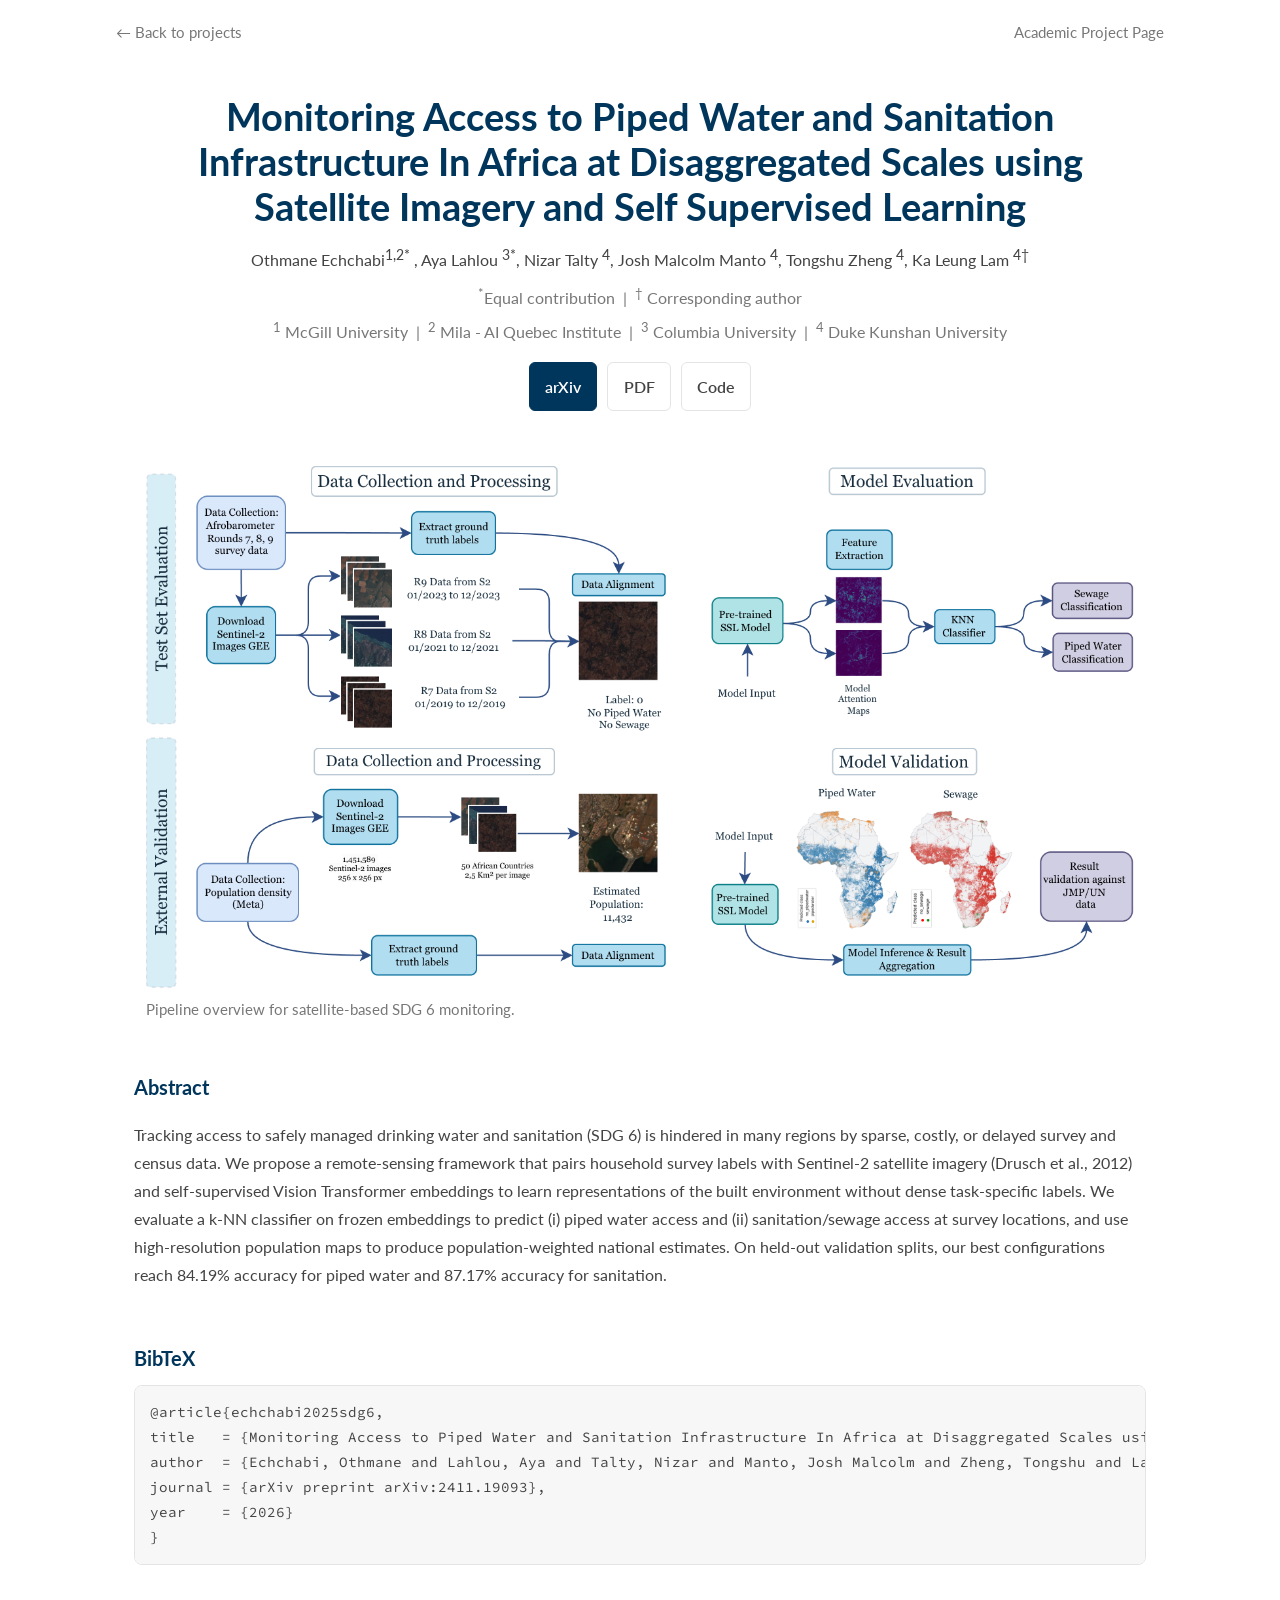
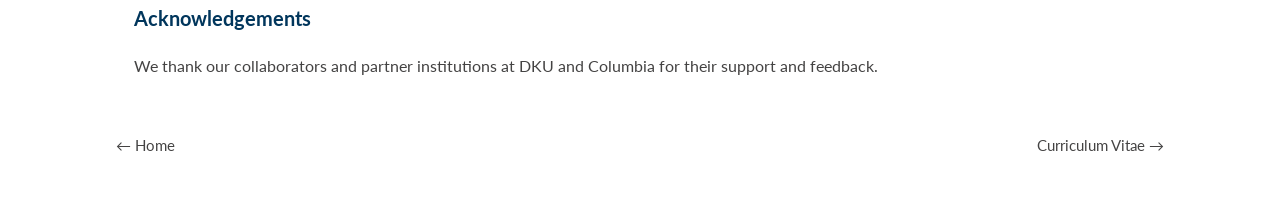
==== pages/sdg6-paper.html @ 46fd24e5 "update sdg6 page" ====
<!DOCTYPE HTML>
<html lang="en">
	<head>
		<meta charset="utf-8" />
		<meta name="viewport" content="width=device-width, initial-scale=1" />
		<base target="_self" />
		<title>Tracking Progress Towards SDG 6 | Paper Page</title>
		<link rel="icon" href="../favicon.ico" type="image/x-icon" />
		<link rel="stylesheet" href="../assets/css/sdg6-paper.css" />
	</head>
	<body>
		<main class="page">
			<div class="top-nav">
				<a href="../index.html#projects">&#8592; Back to projects</a>
				<span>Academic Project Page</span>
			</div>

			<header class="hero">
				<h1>Monitoring Access to Piped Water and Sanitation Infrastructure In Africa at Disaggregated Scales using Satellite Imagery and Self Supervised Learning</h1>
				<p class="authors">
					Othmane Echchabi<sup>1,2* </sup>, Aya Lahlou <sup>3*</sup>, Nizar Talty <sup>4</sup>, Josh Malcolm Manto <sup>4</sup>, Tongshu Zheng <sup>4</sup>, Ka Leung Lam <sup>4&#8224;</sup>
				</p>
				<p class="venue"><sup>*</sup>Equal contribution  &nbsp;|&nbsp; <sup>&#8224;</sup> Corresponding author</p>
				<p class="affiliations"><sup>1</sup> McGill University &nbsp;|&nbsp; <sup>2</sup> Mila - AI Quebec Institute &nbsp;|&nbsp; <sup>3</sup> Columbia University &nbsp;|&nbsp; <sup>4</sup> Duke Kunshan University</p>

				<div class="button-row">
					<a class="btn primary" href="https://arxiv.org/abs/2411.19093v2" target="_blank" rel="noopener noreferrer">arXiv</a>
					<a class="btn ghost" href="https://arxiv.org/pdf/2411.19093" target="_blank" rel="noopener noreferrer">PDF</a>
					<a class="btn ghost" href="https://github.com/othmaneechc/SDG6-Tracker" target="_blank" rel="noopener noreferrer">Code</a>
				</div>
			</header>

			<section class="section">
				<div class="figure-box">
					<img src="../images/sdg6/workflow.jpg" alt="Overview of SDG 6 monitoring from satellite imagery" />
					<p class="caption">Pipeline overview for satellite-based SDG 6 monitoring.</p>
				</div>
			</section>

			<section class="section">
				<h2>Abstract</h2>
				<p>
					Tracking access to safely managed drinking water and sanitation (SDG 6) is
                    hindered in many regions by sparse, costly, or delayed survey and census data.
                    We propose a remote-sensing framework that pairs household survey labels with
                    Sentinel-2 satellite imagery (Drusch et al., 2012) and self-supervised Vision
                    Transformer embeddings to learn representations of the built environment without
                    dense task-specific labels. We evaluate a k-NN classifier on frozen embeddings to
                    predict (i) piped water access and (ii) sanitation/sewage access at survey locations,
                    and use high-resolution population maps to produce population-weighted national
                    estimates. On held-out validation splits, our best configurations reach 84.19%
                    accuracy for piped water and 87.17% accuracy for sanitation.
				</p>
			</section>

			<section class="section" id="citation">
<h2>BibTeX</h2>
<pre>@article{echchabi2025sdg6,
title   = {Monitoring Access to Piped Water and Sanitation Infrastructure In Africa at Disaggregated Scales using Satellite Imagery and Self Supervised Learning},
author  = {Echchabi, Othmane and Lahlou, Aya and Talty, Nizar and Manto, Josh Malcolm and Zheng, Tongshu and Lam, Ka Leung},
journal = {arXiv preprint arXiv:2411.19093},
year    = {2026}
}</pre>
			</section>

			<section class="section">
				<h2>Acknowledgements</h2>
				<p>
					We thank our collaborators and partner institutions at DKU and Columbia for their support and feedback.
				</p>
			</section>

			<div class="footer-links">
				<a href="../index.html">&#8592; Home</a>
				<a href="../index.html#resume">Curriculum Vitae &#8594;</a>
			</div>
		</main>
	</body>
</html>
---- assets/css/sdg6-paper.css ----
@import url("https://fonts.googleapis.com/css?family=Lato:400,400italic,700,700italic|Source+Code+Pro:400");

:root {
	--bg: #ffffff;
	--surface: #ffffff;
	--text: #444343;
	--muted: #777777;
	--heading: #01365c;
	--primary: #01365c;
	--primary-dark: #002744;
	--border: #e4e4e4;
}

* {
	box-sizing: border-box;
}

body {
	margin: 0;
	font-family: "Lato", sans-serif;
	background: var(--bg);
	color: var(--text);
	line-height: 1.75;
}

a {
	color: inherit;
	text-decoration: none;
}

a:hover {
	color: var(--primary);
}

.page {
	max-width: 1080px;
	margin: 0 auto;
	padding: 1.2rem 1rem 2.6rem;
}

.top-nav {
	display: flex;
	justify-content: space-between;
	align-items: center;
	gap: 1rem;
	margin-bottom: 1rem;
	font-size: 0.95rem;
	color: var(--muted);
}

.hero {
	background: var(--surface);
	/* border: 1px solid var(--border); */
	border-radius: 12px;
	padding: 2rem 1.4rem 1.6rem;
	text-align: center;
}

h1 {
	margin: 0;
	line-height: 1.2;
	font-size: clamp(1.55rem, 3.1vw, 2.35rem);
	color: var(--heading);
}

.authors {
	margin: 0.95rem auto 0.45rem;
	max-width: 900px;
	font-size: 1.02rem;
}

.affiliations,
.venue {
	margin: 0.2rem 0;
	color: var(--muted);
}

.button-row {
	display: flex;
	justify-content: center;
	gap: 0.65rem;
	flex-wrap: wrap;
	margin-top: 1rem;
}

.btn {
	display: inline-block;
	font-weight: 600;
	padding: 0.58rem 0.95rem;
	border-radius: 6px;
	border: 1px solid var(--primary);
	transition: all 0.2s ease;
}

.btn.primary {
	background: var(--primary);
	color: #fff;
}

.btn.primary:hover {
	background: var(--primary-dark);
	border-color: var(--primary-dark);
	text-decoration: none;
}

.btn.ghost {
	background: #fff;
	border-color: var(--border);
}

.btn.ghost:hover {
	background: #fafafa;
	text-decoration: none;
}

.section {
	background: var(--surface);
	/* border: 1px solid var(--border); */
	border-radius: 12px;
	padding: 1.15rem;
	/* margin-top: 1rem; */
}

.section h2 {
	margin: 0 0 0.55rem;
	font-size: 1.22rem;
	color: var(--heading);
}

.media-grid,
.two-col {
	display: grid;
	grid-template-columns: 1fr 1fr;
	gap: 0.9rem;
}

.figure-box {
	/* border: 1px solid var(--border); */
	border-radius: 8px;
	padding: 0.7rem;
	background: #fff;
}

.figure-box img {
	width: 100%;
	display: block;
	/* border-radius: 8px; */
}

.three-photo-grid {
	padding-top: 1.5rem;
	display: grid;
	grid-template-columns: repeat(3, minmax(0, 1fr));
	gap: 0.4rem;
	max-width: 600px;
	padding-left: 0;
	padding-right: 0;
	margin: 0 auto;
	align-items: start;
}

.photo-box {
	/* border-radius: 8px; */
	overflow: hidden;
	background: #fff;
}

.photo-box img {
	width: 100%;
	display: block;
	height: auto;
	object-fit: contain;
}

.caption {
	font-size: 0.92rem;
	color: var(--muted);
	margin: 0.55rem 0 0;
}

.video-card {
	display: grid;
	align-content: start;
	gap: 0.55rem;
}

.video-placeholder {
	min-height: 220px;
	display: grid;
	place-items: center;
	border: 1px dashed #b8bfd5;
	border-radius: 12px;
	background: linear-gradient(135deg, #f8faff 0%, #f0f4ff 100%);
	padding: 1rem;
	text-align: center;
	color: var(--muted);
}

ul.tight {
	margin: 0.5rem 0 0;
	padding-left: 1.2rem;
}

pre {
	margin: 0;
	padding: 0.9rem;
	background: #f7f7f7;
	color: #444343;
	border: 1px solid var(--border);
	border-radius: 8px;
	overflow-x: auto;
	font-size: 0.89rem;
	font-family: "Source Code Pro", monospace;
}

.footer-links {
	display: flex;
	justify-content: space-between;
	flex-wrap: wrap;
	gap: 0.8rem;
	margin-top: 1.1rem;
	font-size: 0.95rem;
}

@media (max-width: 860px) {
	.media-grid,
	.two-col {
		grid-template-columns: 1fr;
	}

	.hero {
		padding: 1.45rem 1rem 1.2rem;
	}
}
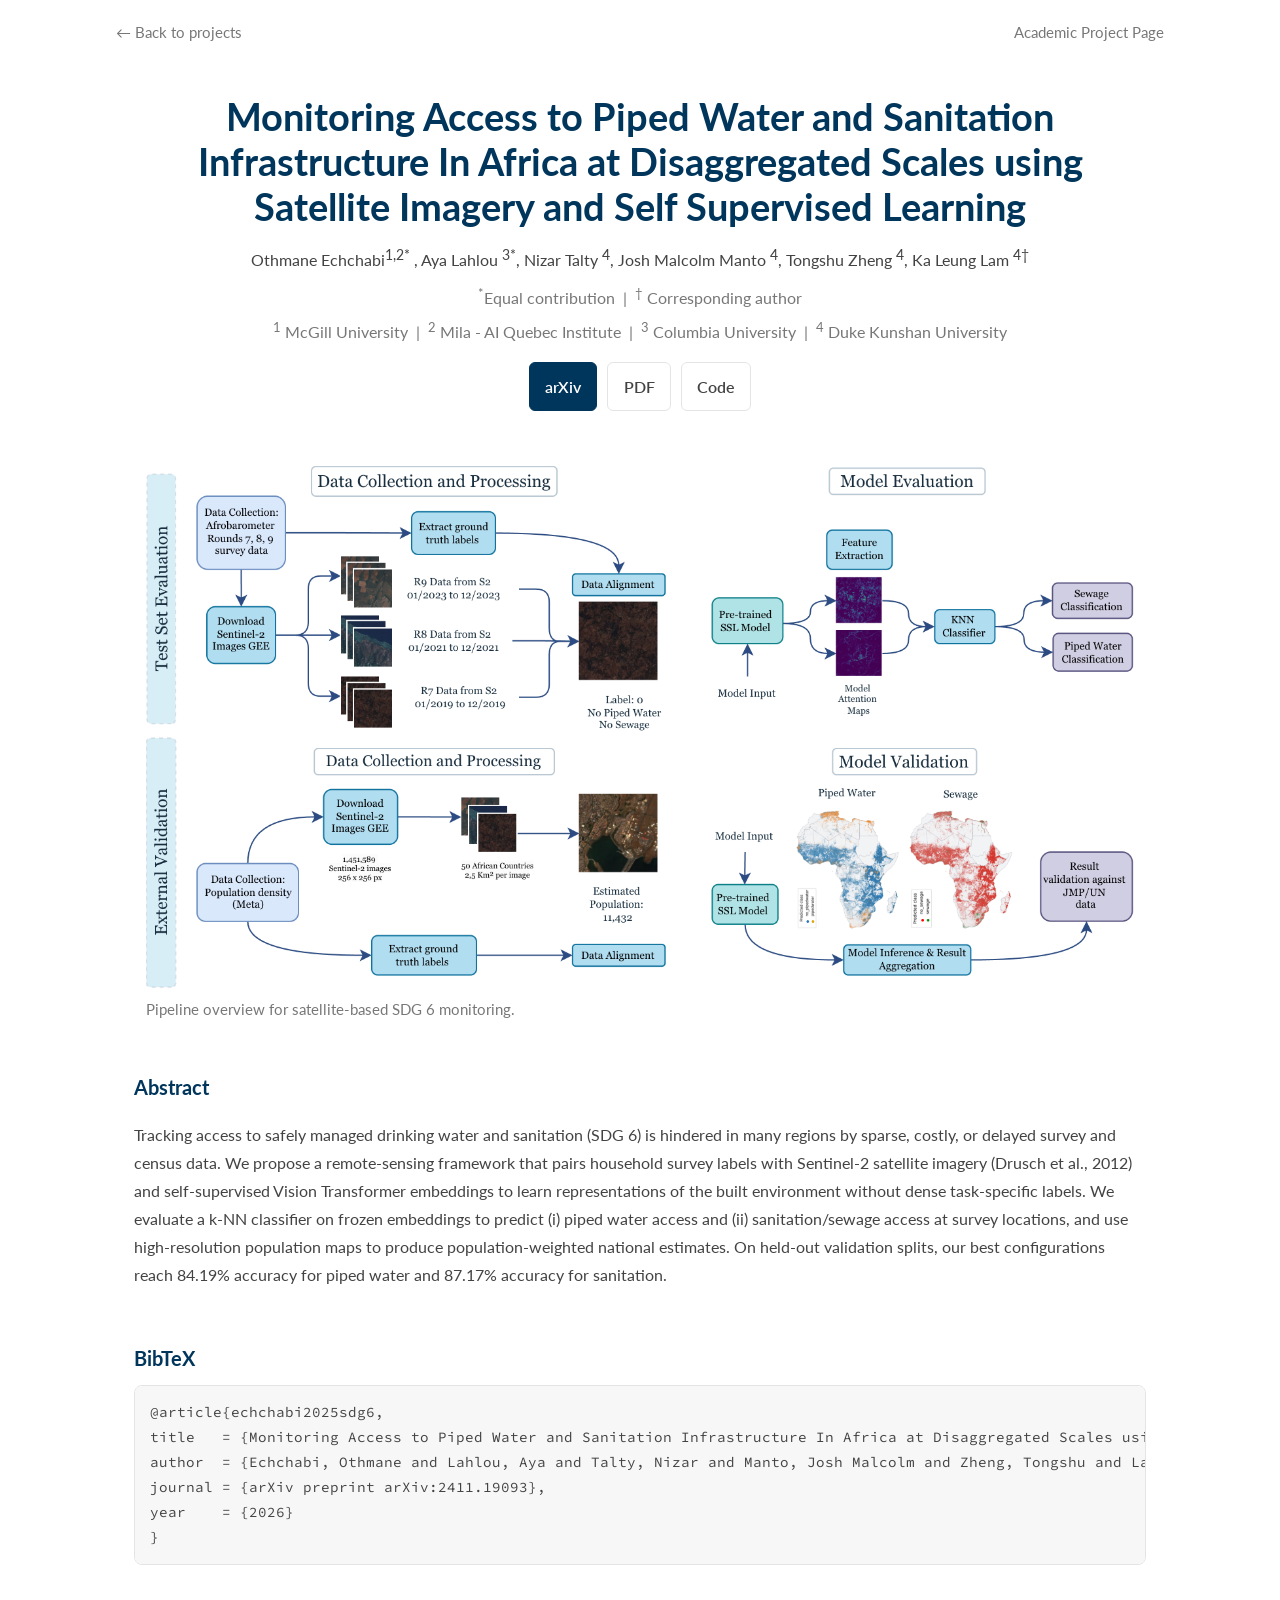
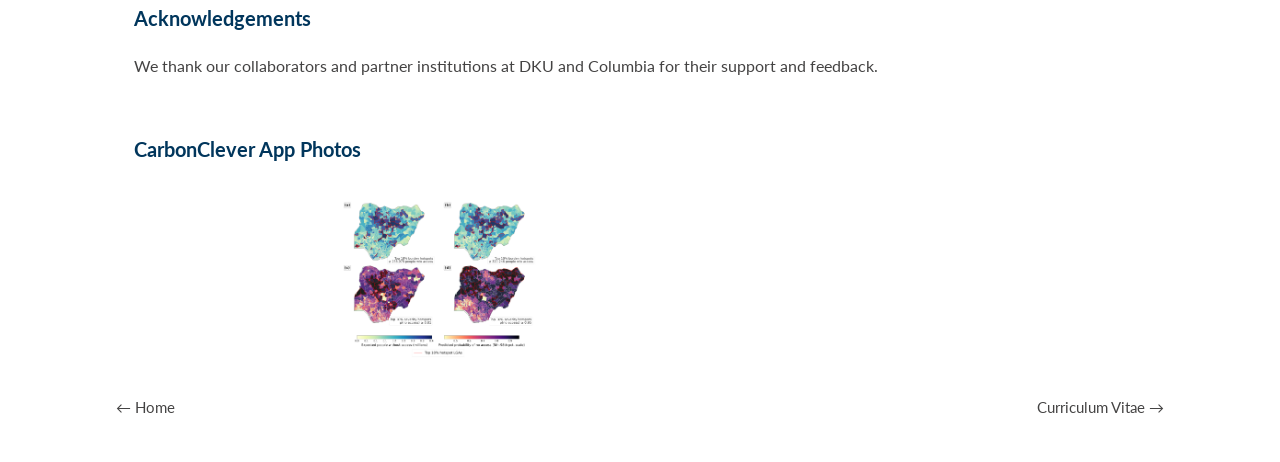
==== commit 00318be0: "added sdg6 image" ====
--- a/pages/sdg6-paper.html
+++ b/pages/sdg6-paper.html
@@ -24,12 +24,11 @@
 				<p class="affiliations"><sup>1</sup> McGill University &nbsp;|&nbsp; <sup>2</sup> Mila - AI Quebec Institute &nbsp;|&nbsp; <sup>3</sup> Columbia University &nbsp;|&nbsp; <sup>4</sup> Duke Kunshan University</p>
 
 				<div class="button-row">
-					<a class="btn primary" href="https://arxiv.org/abs/2411.19093v2" target="_blank" rel="noopener noreferrer">arXiv</a>
+					<a class="btn primary" href="https://arxiv.org/abs/2411.19093" target="_blank" rel="noopener noreferrer">arXiv</a>
 					<a class="btn ghost" href="https://arxiv.org/pdf/2411.19093" target="_blank" rel="noopener noreferrer">PDF</a>
 					<a class="btn ghost" href="https://github.com/othmaneechc/SDG6-Tracker" target="_blank" rel="noopener noreferrer">Code</a>
 				</div>
 			</header>
-
 			<section class="section">
 				<div class="figure-box">
 					<img src="../images/sdg6/workflow.jpg" alt="Overview of SDG 6 monitoring from satellite imagery" />
@@ -70,6 +69,14 @@
 				</p>
 			</section>
 
+			            <section class="section">
+				<h2>CarbonClever App Photos</h2>
+				<div class="three-photo-grid">
+					<div class="photo-box">
+						<img src="../images/sdg6/nigeria_hotspots_composite_abcd.png" alt="Initial field setup for SpeedTransformer data collection" />
+				</div>
+			</section>
+
 			<div class="footer-links">
 				<a href="../index.html">&#8592; Home</a>
 				<a href="../index.html#resume">Curriculum Vitae &#8594;</a>
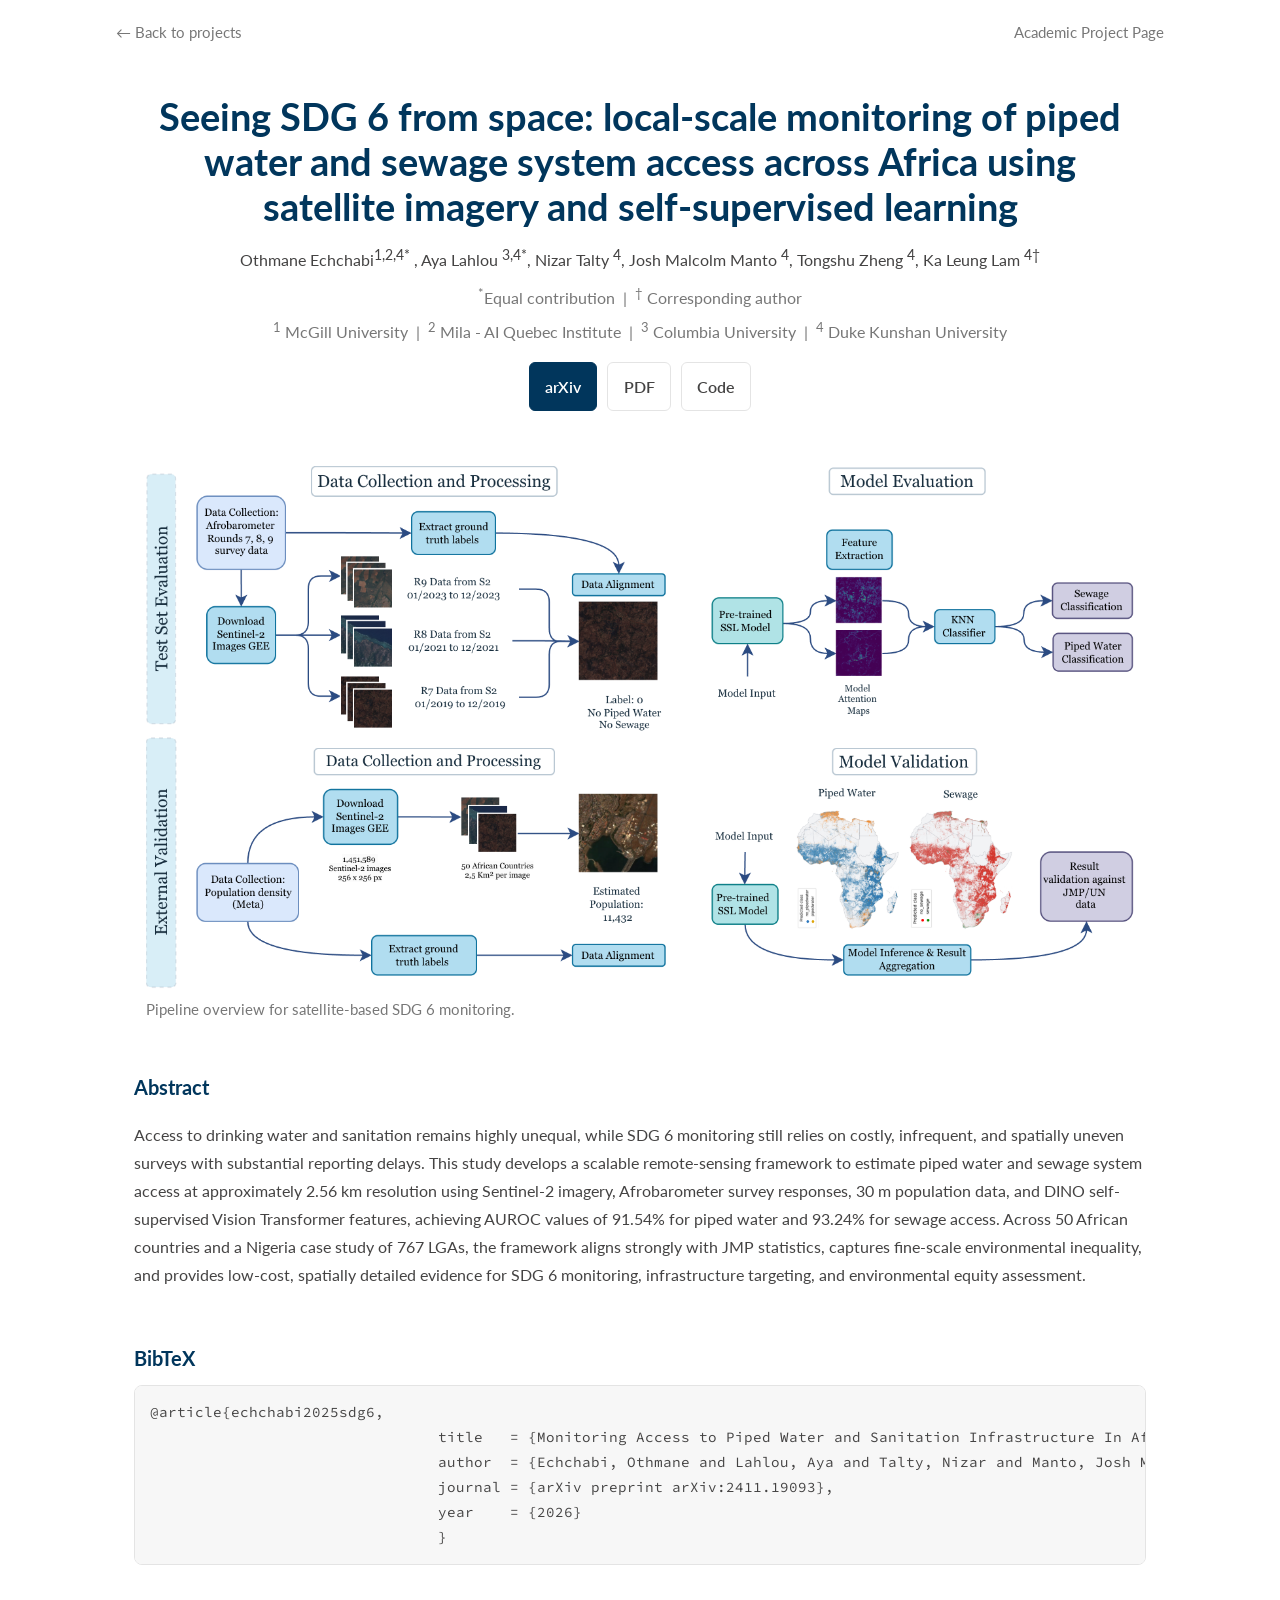
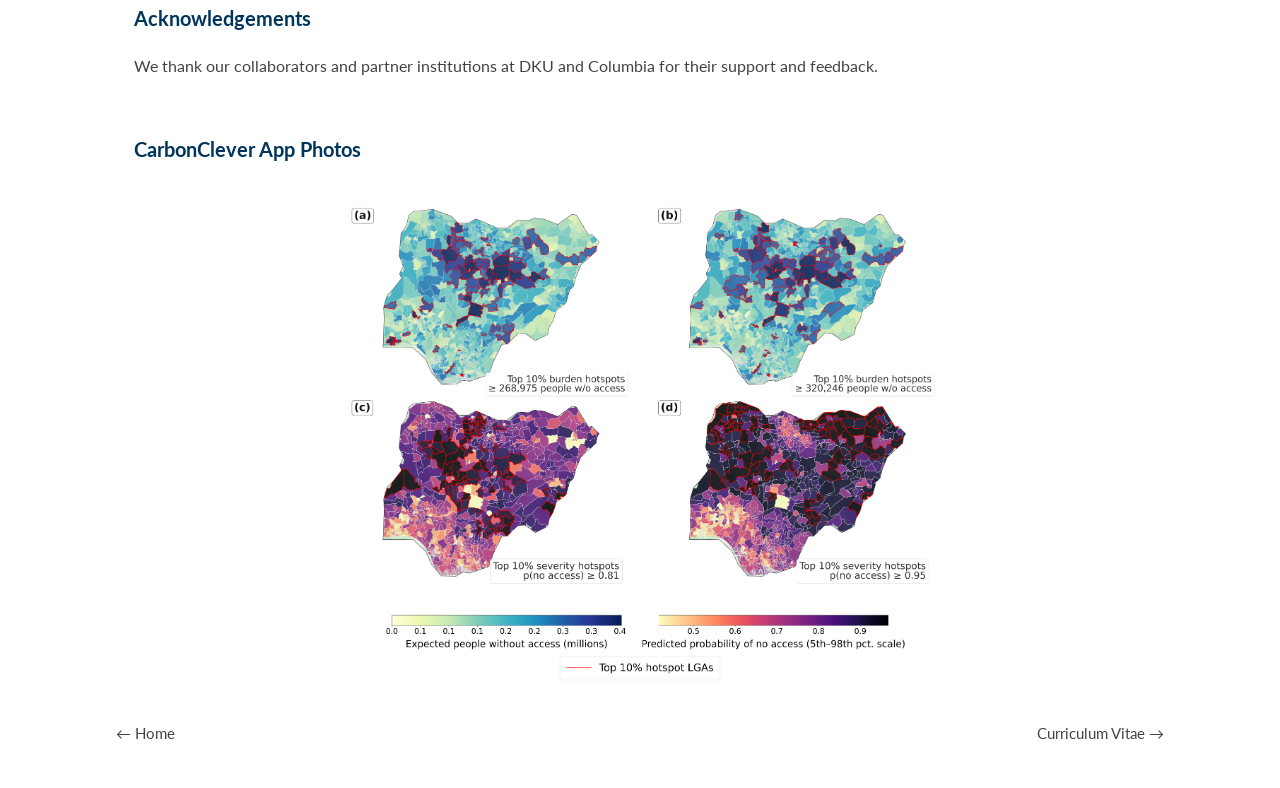
==== commit 7026009a: "updated sdg6 title" ====
--- a/pages/sdg6-paper.html
+++ b/pages/sdg6-paper.html
@@ -16,9 +16,9 @@
 			</div>
 
 			<header class="hero">
-				<h1>Monitoring Access to Piped Water and Sanitation Infrastructure In Africa at Disaggregated Scales using Satellite Imagery and Self Supervised Learning</h1>
+				<h1>Seeing SDG 6 from space: local-scale monitoring of piped water and sewage system access across Africa using satellite imagery and self-supervised learning</h1>
 				<p class="authors">
-					Othmane Echchabi<sup>1,2* </sup>, Aya Lahlou <sup>3*</sup>, Nizar Talty <sup>4</sup>, Josh Malcolm Manto <sup>4</sup>, Tongshu Zheng <sup>4</sup>, Ka Leung Lam <sup>4&#8224;</sup>
+					Othmane Echchabi<sup>1,2,4* </sup>, Aya Lahlou <sup>3,4*</sup>, Nizar Talty <sup>4</sup>, Josh Malcolm Manto <sup>4</sup>, Tongshu Zheng <sup>4</sup>, Ka Leung Lam <sup>4&#8224;</sup>
 				</p>
 				<p class="venue"><sup>*</sup>Equal contribution  &nbsp;|&nbsp; <sup>&#8224;</sup> Corresponding author</p>
 				<p class="affiliations"><sup>1</sup> McGill University &nbsp;|&nbsp; <sup>2</sup> Mila - AI Quebec Institute &nbsp;|&nbsp; <sup>3</sup> Columbia University &nbsp;|&nbsp; <sup>4</sup> Duke Kunshan University</p>
@@ -39,27 +39,18 @@
 			<section class="section">
 				<h2>Abstract</h2>
 				<p>
-					Tracking access to safely managed drinking water and sanitation (SDG 6) is
-                    hindered in many regions by sparse, costly, or delayed survey and census data.
-                    We propose a remote-sensing framework that pairs household survey labels with
-                    Sentinel-2 satellite imagery (Drusch et al., 2012) and self-supervised Vision
-                    Transformer embeddings to learn representations of the built environment without
-                    dense task-specific labels. We evaluate a k-NN classifier on frozen embeddings to
-                    predict (i) piped water access and (ii) sanitation/sewage access at survey locations,
-                    and use high-resolution population maps to produce population-weighted national
-                    estimates. On held-out validation splits, our best configurations reach 84.19%
-                    accuracy for piped water and 87.17% accuracy for sanitation.
+					Access to drinking water and sanitation remains highly unequal, while SDG 6 monitoring still relies on costly, infrequent, and spatially uneven surveys with substantial reporting delays. This study develops a scalable remote-sensing framework to estimate piped water and sewage system access at approximately 2.56 km resolution using Sentinel-2 imagery, Afrobarometer survey responses, 30 m population data, and DINO self-supervised Vision Transformer features, achieving AUROC values of 91.54% for piped water and 93.24% for sewage access. Across 50 African countries and a Nigeria case study of 767 LGAs, the framework aligns strongly with JMP statistics, captures fine-scale environmental inequality, and provides low-cost, spatially detailed evidence for SDG 6 monitoring, infrastructure targeting, and environmental equity assessment.
 				</p>
 			</section>
 
 			<section class="section" id="citation">
-<h2>BibTeX</h2>
-<pre>@article{echchabi2025sdg6,
-title   = {Monitoring Access to Piped Water and Sanitation Infrastructure In Africa at Disaggregated Scales using Satellite Imagery and Self Supervised Learning},
-author  = {Echchabi, Othmane and Lahlou, Aya and Talty, Nizar and Manto, Josh Malcolm and Zheng, Tongshu and Lam, Ka Leung},
-journal = {arXiv preprint arXiv:2411.19093},
-year    = {2026}
-}</pre>
+				<h2>BibTeX</h2>
+				<pre>@article{echchabi2025sdg6,
+				title   = {Monitoring Access to Piped Water and Sanitation Infrastructure In Africa at Disaggregated Scales using Satellite Imagery and Self Supervised Learning},
+				author  = {Echchabi, Othmane and Lahlou, Aya and Talty, Nizar and Manto, Josh Malcolm and Zheng, Tongshu and Lam, Ka Leung},
+				journal = {arXiv preprint arXiv:2411.19093},
+				year    = {2026}
+				}</pre>
 			</section>
 
 			<section class="section">
@@ -71,7 +62,7 @@
 
 			            <section class="section">
 				<h2>CarbonClever App Photos</h2>
-				<div class="three-photo-grid">
+				<div class="one-photo-grid">
 					<div class="photo-box">
 						<img src="../images/sdg6/nigeria_hotspots_composite_abcd.png" alt="Initial field setup for SpeedTransformer data collection" />
 				</div>
--- a/assets/css/sdg6-paper.css
+++ b/assets/css/sdg6-paper.css
@@ -151,6 +151,19 @@
 	padding-top: 1.5rem;
 	display: grid;
 	grid-template-columns: repeat(3, minmax(0, 1fr));
+	gap: 0.4rem;
+	max-width: 600px;
+	padding-left: 0;
+	padding-right: 0;
+	margin: 0 auto;
+	align-items: start;
+}
+
+
+.one-photo-grid {
+	padding-top: 1.5rem;
+	display: grid;
+	grid-template-columns: repeat(1, minmax(0, 1fr));
 	gap: 0.4rem;
 	max-width: 600px;
 	padding-left: 0;
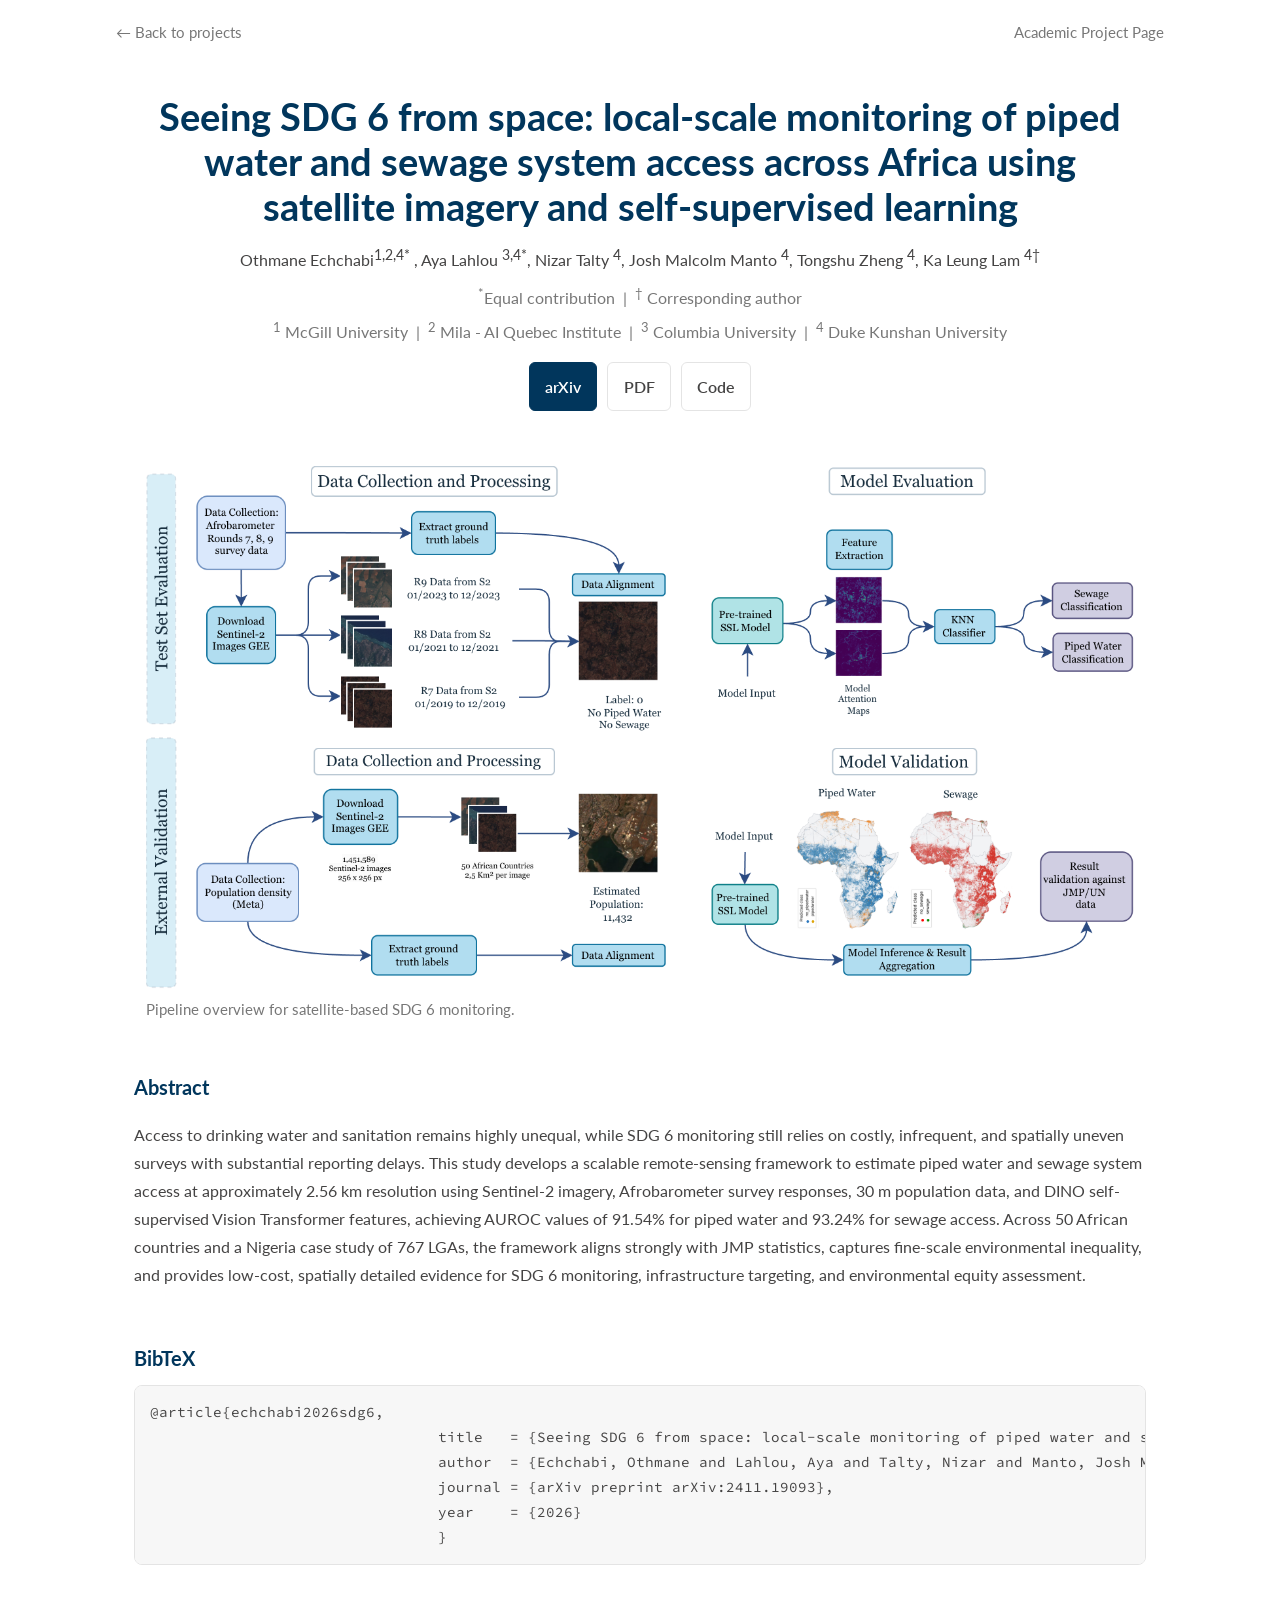
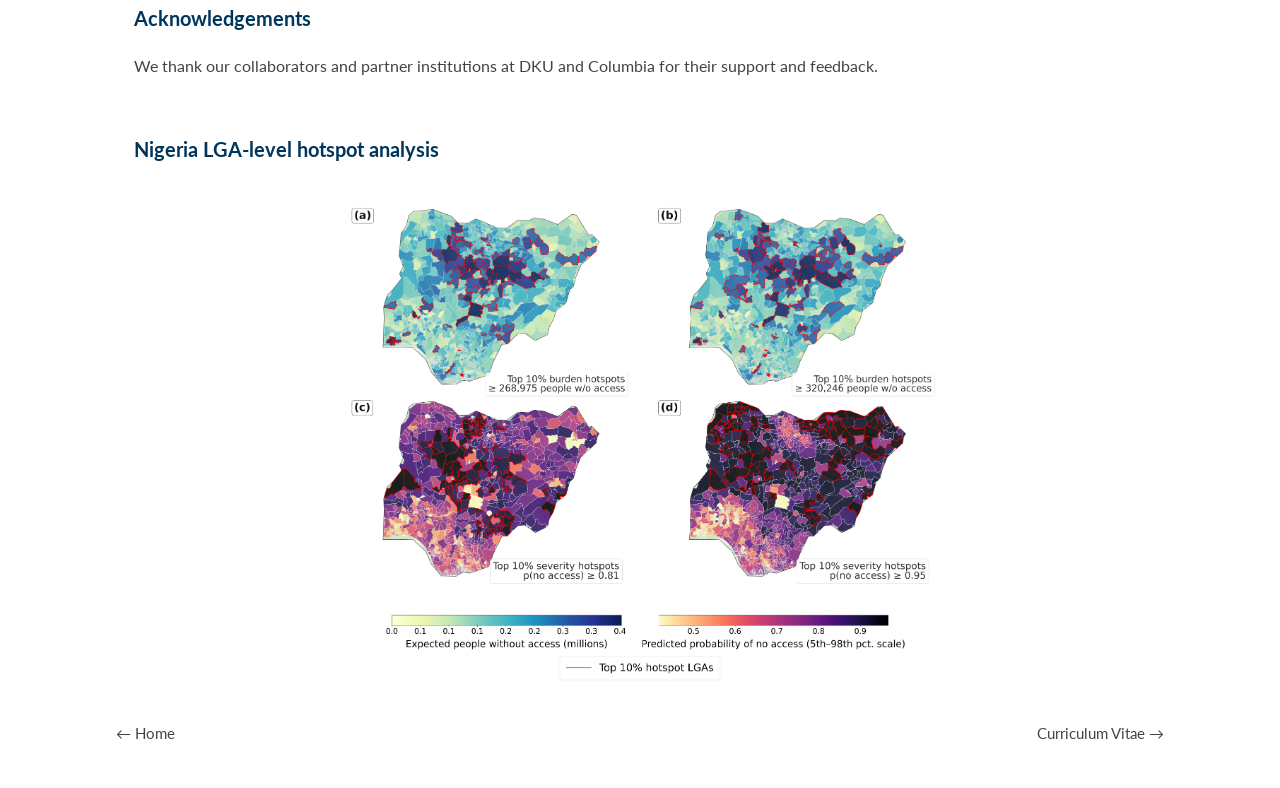
==== commit 5d113000: "updated title" ====
--- a/pages/sdg6-paper.html
+++ b/pages/sdg6-paper.html
@@ -45,8 +45,8 @@
 
 			<section class="section" id="citation">
 				<h2>BibTeX</h2>
-				<pre>@article{echchabi2025sdg6,
-				title   = {Monitoring Access to Piped Water and Sanitation Infrastructure In Africa at Disaggregated Scales using Satellite Imagery and Self Supervised Learning},
+				<pre>@article{echchabi2026sdg6,
+				title   = {Seeing SDG 6 from space: local-scale monitoring of piped water and sewage system access across Africa using satellite imagery and self-supervised learning},
 				author  = {Echchabi, Othmane and Lahlou, Aya and Talty, Nizar and Manto, Josh Malcolm and Zheng, Tongshu and Lam, Ka Leung},
 				journal = {arXiv preprint arXiv:2411.19093},
 				year    = {2026}
@@ -61,10 +61,11 @@
 			</section>
 
 			            <section class="section">
-				<h2>CarbonClever App Photos</h2>
+				<h2> Nigeria LGA-level hotspot analysis</h2>
 				<div class="one-photo-grid">
 					<div class="photo-box">
-						<img src="../images/sdg6/nigeria_hotspots_composite_abcd.png" alt="Initial field setup for SpeedTransformer data collection" />
+						<img src="../images/sdg6/nigeria_hotspots_composite_abcd.png" alt="LGA-level hotspot analysis" />
+					</div>
 				</div>
 			</section>
 
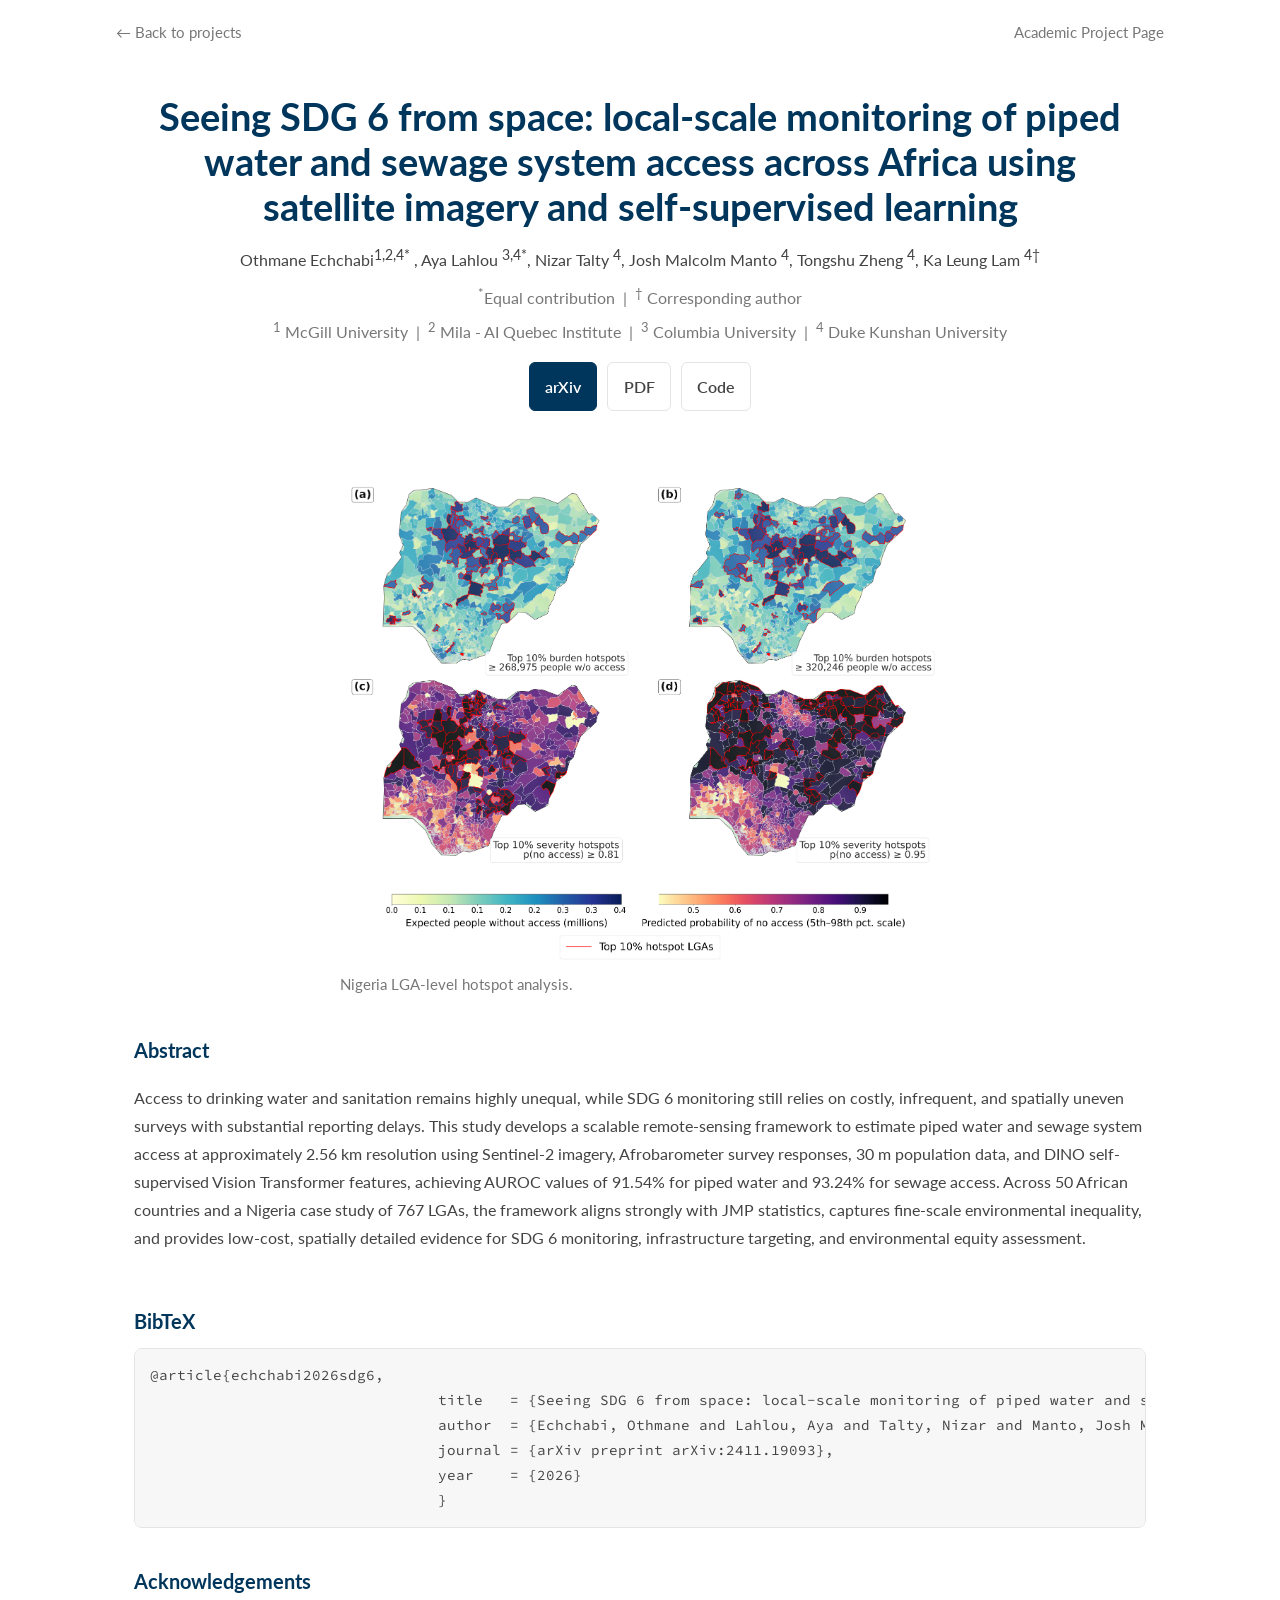
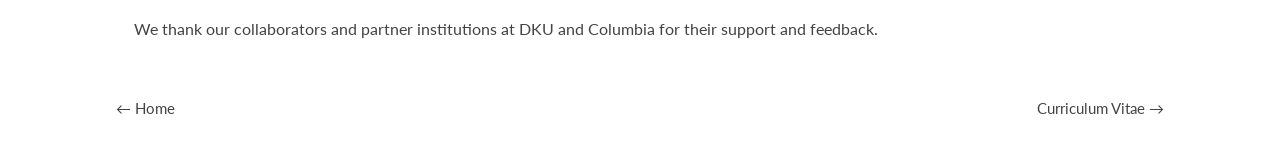
==== commit 3817561e: "updated" ====
--- a/pages/sdg6-paper.html
+++ b/pages/sdg6-paper.html
@@ -29,10 +29,18 @@
 					<a class="btn ghost" href="https://github.com/othmaneechc/SDG6-Tracker" target="_blank" rel="noopener noreferrer">Code</a>
 				</div>
 			</header>
-			<section class="section">
+			<!-- <section class="section">
 				<div class="figure-box">
 					<img src="../images/sdg6/workflow.jpg" alt="Overview of SDG 6 monitoring from satellite imagery" />
-					<p class="caption">Pipeline overview for satellite-based SDG 6 monitoring.</p>
+				</div>
+			</section> -->
+			<section class="section">
+				<!-- <h2> Nigeria LGA-level hotspot analysis</h2> -->
+				<div class="one-photo-grid">
+					<div class="photo-box">
+						<img src="../images/sdg6/nigeria_hotspots_composite_abcd.png" alt="LGA-level hotspot analysis" />
+					<p class="caption">Nigeria LGA-level hotspot analysis.</p>
+					</div>
 				</div>
 			</section>
 
@@ -60,14 +68,7 @@
 				</p>
 			</section>
 
-			            <section class="section">
-				<h2> Nigeria LGA-level hotspot analysis</h2>
-				<div class="one-photo-grid">
-					<div class="photo-box">
-						<img src="../images/sdg6/nigeria_hotspots_composite_abcd.png" alt="LGA-level hotspot analysis" />
-					</div>
-				</div>
-			</section>
+
 
 			<div class="footer-links">
 				<a href="../index.html">&#8592; Home</a>
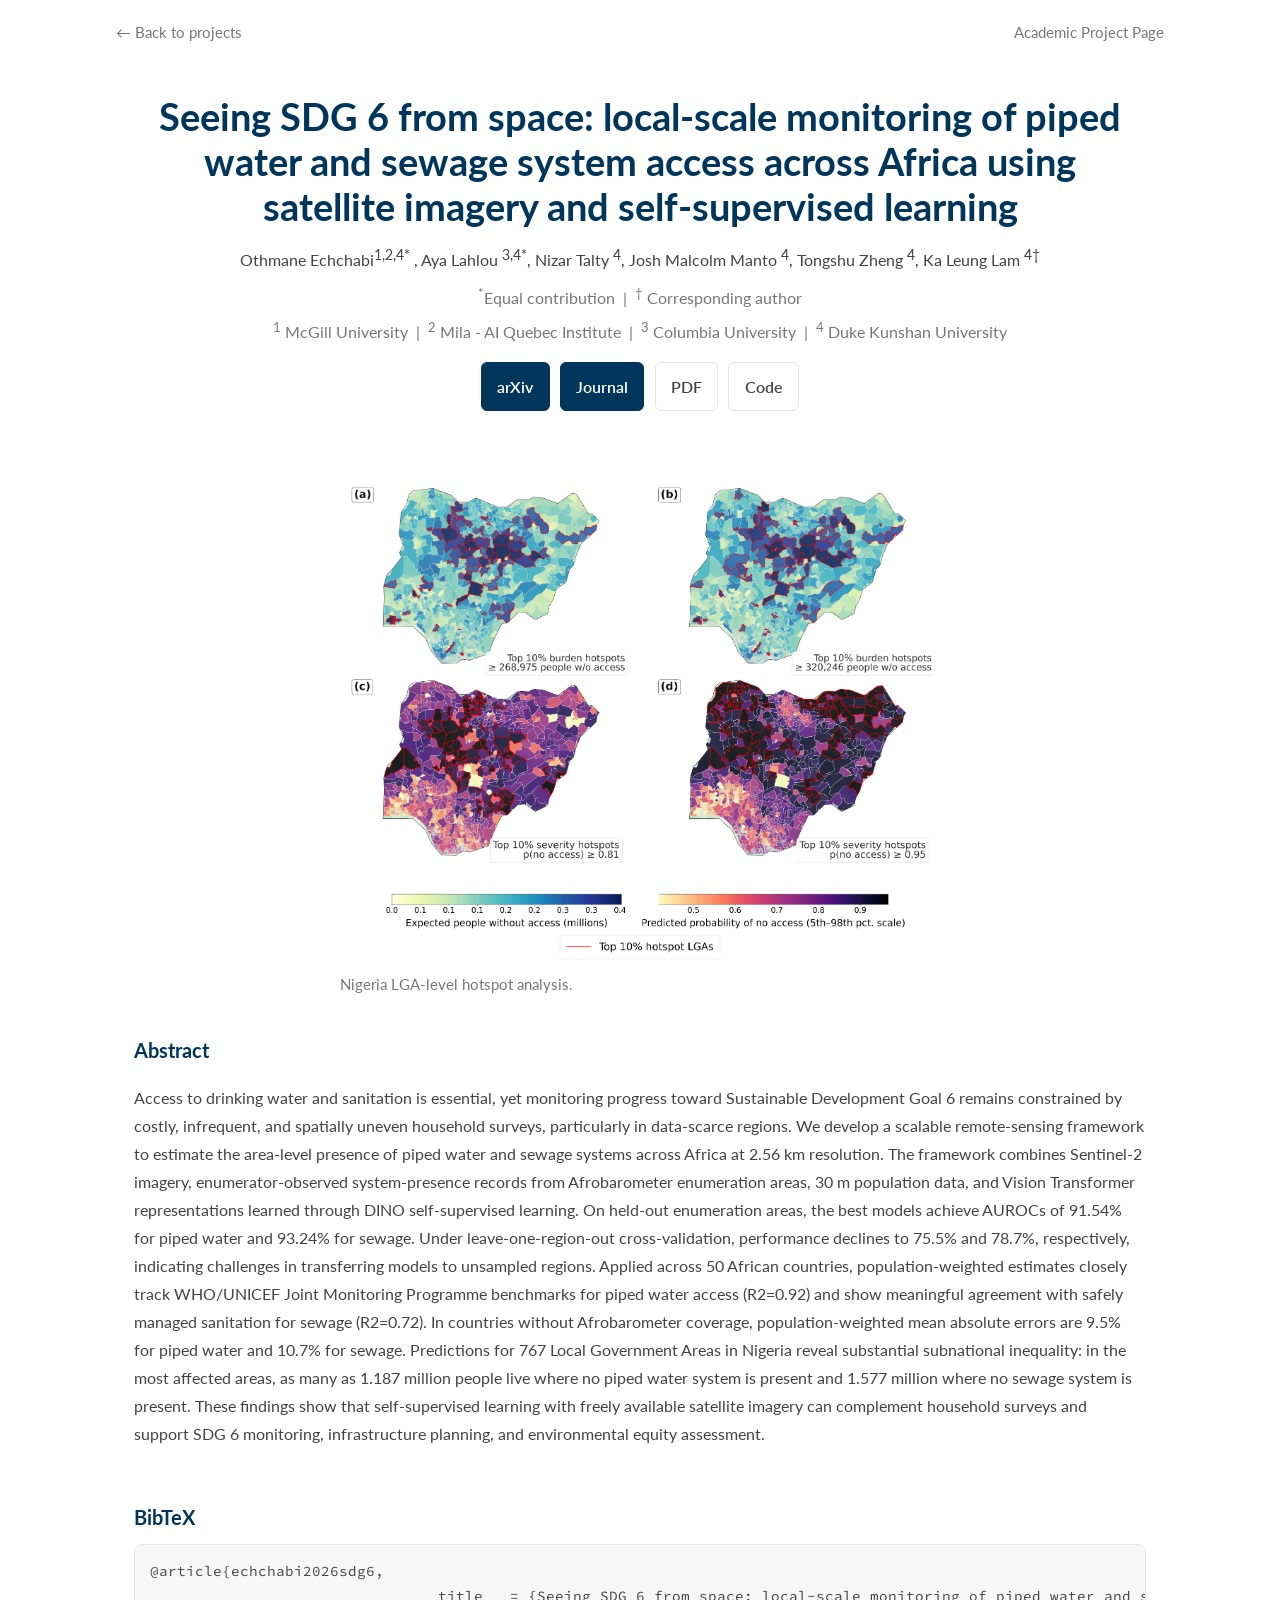
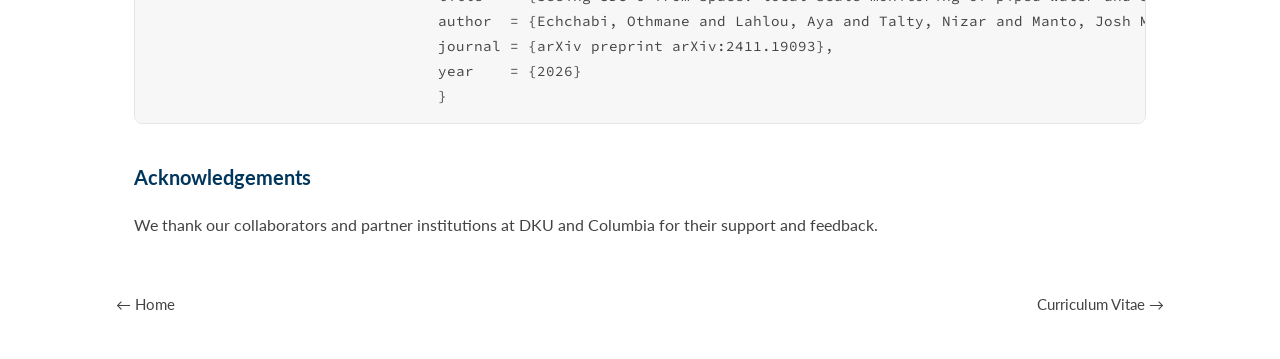
==== commit 72cb30cb: "updated water research x" ====
--- a/pages/sdg6-paper.html
+++ b/pages/sdg6-paper.html
@@ -25,6 +25,7 @@
 
 				<div class="button-row">
 					<a class="btn primary" href="https://arxiv.org/abs/2411.19093" target="_blank" rel="noopener noreferrer">arXiv</a>
+					<a class="btn primary" href="https://doi.org/10.1016/j.wroa.2026.100600" target="_blank" rel="noopener noreferrer">Journal</a>
 					<a class="btn ghost" href="https://arxiv.org/pdf/2411.19093" target="_blank" rel="noopener noreferrer">PDF</a>
 					<a class="btn ghost" href="https://github.com/othmaneechc/SDG6-Tracker" target="_blank" rel="noopener noreferrer">Code</a>
 				</div>
@@ -47,7 +48,7 @@
 			<section class="section">
 				<h2>Abstract</h2>
 				<p>
-					Access to drinking water and sanitation remains highly unequal, while SDG 6 monitoring still relies on costly, infrequent, and spatially uneven surveys with substantial reporting delays. This study develops a scalable remote-sensing framework to estimate piped water and sewage system access at approximately 2.56 km resolution using Sentinel-2 imagery, Afrobarometer survey responses, 30 m population data, and DINO self-supervised Vision Transformer features, achieving AUROC values of 91.54% for piped water and 93.24% for sewage access. Across 50 African countries and a Nigeria case study of 767 LGAs, the framework aligns strongly with JMP statistics, captures fine-scale environmental inequality, and provides low-cost, spatially detailed evidence for SDG 6 monitoring, infrastructure targeting, and environmental equity assessment.
+					Access to drinking water and sanitation is essential, yet monitoring progress toward Sustainable Development Goal 6 remains constrained by costly, infrequent, and spatially uneven household surveys, particularly in data-scarce regions. We develop a scalable remote-sensing framework to estimate the area-level presence of piped water and sewage systems across Africa at 2.56 km resolution. The framework combines Sentinel-2 imagery, enumerator-observed system-presence records from Afrobarometer enumeration areas, 30 m population data, and Vision Transformer representations learned through DINO self-supervised learning. On held-out enumeration areas, the best models achieve AUROCs of 91.54% for piped water and 93.24% for sewage. Under leave-one-region-out cross-validation, performance declines to 75.5% and 78.7%, respectively, indicating challenges in transferring models to unsampled regions. Applied across 50 African countries, population-weighted estimates closely track WHO/UNICEF Joint Monitoring Programme benchmarks for piped water access (R2=0.92) and show meaningful agreement with safely managed sanitation for sewage (R2=0.72). In countries without Afrobarometer coverage, population-weighted mean absolute errors are 9.5% for piped water and 10.7% for sewage. Predictions for 767 Local Government Areas in Nigeria reveal substantial subnational inequality: in the most affected areas, as many as 1.187 million people live where no piped water system is present and 1.577 million where no sewage system is present. These findings show that self-supervised learning with freely available satellite imagery can complement household surveys and support SDG 6 monitoring, infrastructure planning, and environmental equity assessment.
 				</p>
 			</section>
 
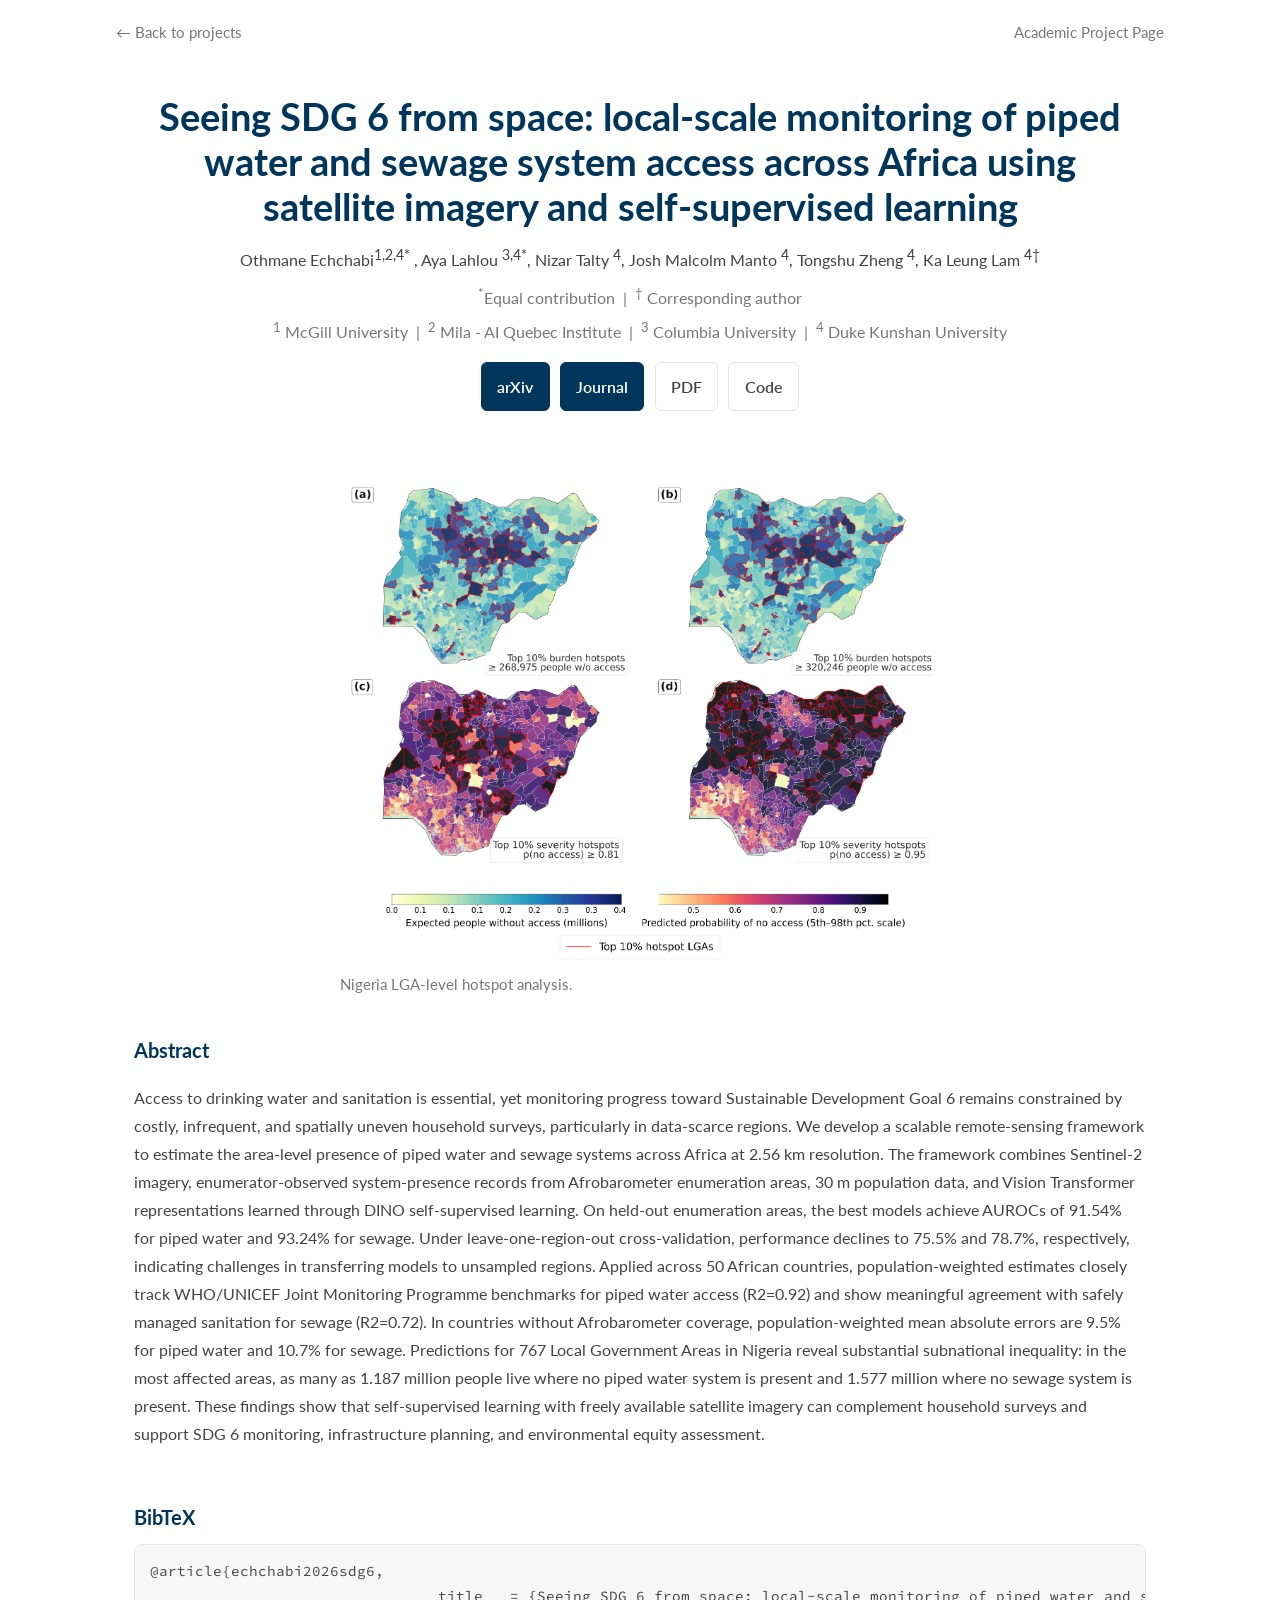
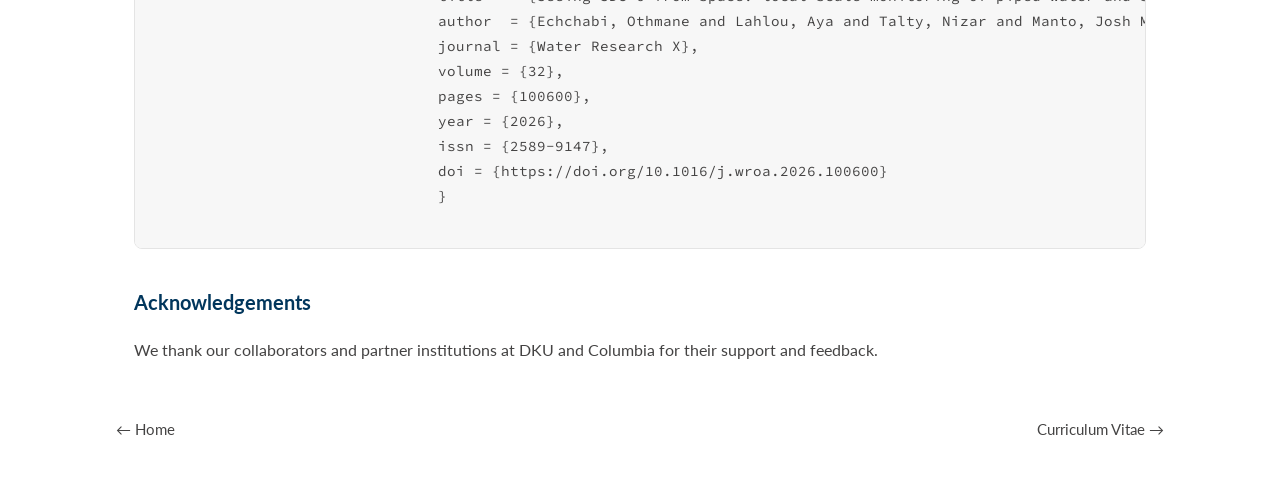
==== commit 87f1c043: "updated citation" ====
--- a/pages/sdg6-paper.html
+++ b/pages/sdg6-paper.html
@@ -57,9 +57,14 @@
 				<pre>@article{echchabi2026sdg6,
 				title   = {Seeing SDG 6 from space: local-scale monitoring of piped water and sewage system access across Africa using satellite imagery and self-supervised learning},
 				author  = {Echchabi, Othmane and Lahlou, Aya and Talty, Nizar and Manto, Josh Malcolm and Zheng, Tongshu and Lam, Ka Leung},
-				journal = {arXiv preprint arXiv:2411.19093},
-				year    = {2026}
-				}</pre>
+				journal = {Water Research X},
+				volume = {32},
+				pages = {100600},
+				year = {2026},
+				issn = {2589-9147},
+				doi = {https://doi.org/10.1016/j.wroa.2026.100600}
+				}
+				</pre>
 			</section>
 
 			<section class="section">
